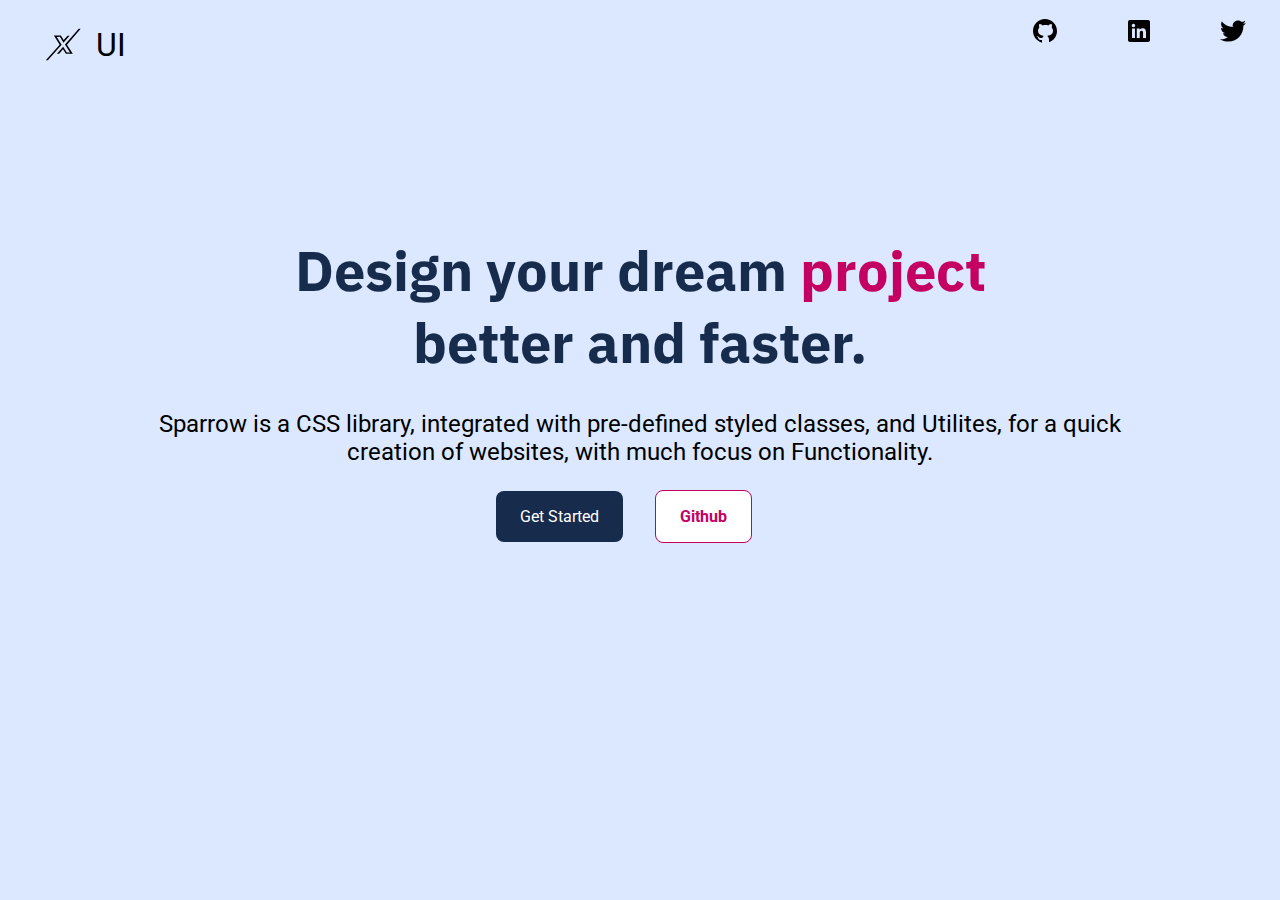
==== index.html @ b2ed4592 "Style: completed landing page of site" ====
<!DOCTYPE html>
<html lang="en">
  <head>
    <meta charset="UTF-8" />
    <meta http-equiv="X-UA-Compatible" content="IE=edge" />
    <meta name="viewport" content="width=device-width, initial-scale=1.0" />
    <link rel="stylesheet" href="styles/index.css" />
    <link rel="stylesheet" href="styles/component.css" />
    <title>X UI</title>
  </head>
  <body>
    <header>
      <div class="logo"><img src="images/logo.svg" /> UI</div>
      <ul>
        <li><img src="images/github.svg" /></li>
        <li><img src="images/linkedin.svg" /></li>
        <li><img src="images/twitter.svg" /></li>
      </ul>
    </header>

    <div class="hero">
      <h1>
        Design your dream <span>project</span><br />
        better and faster.
      </h1>
      <h3>
        Sparrow is a CSS library, integrated with pre-defined styled classes,
        and Utilites, for a quick creation of websites, with much focus on
        Functionality.
      </h3>

      <div class="hero-btn">
        <a href="document.html" class="btn btn-primary">Get Started</a>
        <a href="github.com" class="btn btn-secondary">Github</a>
      </div>
    </div>
  </body>
</html>
---- styles/index.css ----
@import url("https://fonts.googleapis.com/css2?family=Roboto:wght@400;700&display=swap");
@import url("https://fonts.googleapis.com/css2?family=IBM+Plex+Sans:wght@700&display=swap");
* {
  padding: 0;
  margin: 0;
  -webkit-box-sizing: border-box;
          box-sizing: border-box;
}

body {
  font-size: 62.5%;
  font-family: "Roboto", sans-serif;
}

li {
  list-style: none;
}

a {
  text-decoration: none;
  color: white;
}

header {
  height: 10vh;
  display: -webkit-box;
  display: -ms-flexbox;
  display: flex;
  -webkit-box-pack: justify;
      -ms-flex-pack: justify;
          justify-content: space-between;
  background-color: #dbe8ff;
}

header .logo {
  display: -webkit-box;
  display: -ms-flexbox;
  display: flex;
  -webkit-box-pack: center;
      -ms-flex-pack: center;
          justify-content: center;
  -webkit-box-align: center;
      -ms-flex-align: center;
          align-items: center;
  padding-left: 2rem;
  font-size: 2rem;
}

header .logo img {
  height: 3rem;
  width: 4rem;
}

header ul {
  display: -webkit-box;
  display: -ms-flexbox;
  display: flex;
}

header ul li {
  padding: 1rem 2rem;
}

.hero {
  height: 90vh;
  -webkit-box-orient: vertical;
  -webkit-box-direction: normal;
      -ms-flex-direction: column;
          flex-direction: column;
  background-color: #dbe8ff;
}

.hero h1 {
  padding: 9rem 0 2rem 0;
  text-align: center;
  font-size: 3.5rem;
  font-family: "IBM Plex Sans", sans-serif;
  color: #172b4d;
}

.hero span {
  color: #c50063;
}

.hero h3 {
  margin: 0 8rem 1.5rem;
  font-size: 1.5rem;
  font-weight: 400;
  text-align: center;
}

.hero .hero-btn {
  display: -webkit-box;
  display: -ms-flexbox;
  display: flex;
  -webkit-box-pack: center;
      -ms-flex-pack: center;
          justify-content: center;
  -webkit-box-align: center;
      -ms-flex-align: center;
          align-items: center;
}

.hero .hero-btn a {
  margin-right: 2rem;
  font-size: 1rem;
}

.hero .hero-btn .btn-secondary {
  border: #c50063 1px solid;
  background-color: white;
  color: #c50063;
  font-weight: 700;
}
/*# sourceMappingURL=index.css.map */
---- styles/component.css ----
.btn {
  padding: 1rem 1.5rem;
  border: none;
  border-radius: 0.5rem;
}

.btn-primary {
  background-color: #172b4d;
  color: white;
}

.btn-primary:hover {
  background-color: #0d192e;
}

.btn-secondary {
  background-color: #6c757d;
  color: white;
}

.btn-secondary:hover {
  background-color: #7a7a7a;
}
/*# sourceMappingURL=component.css.map */
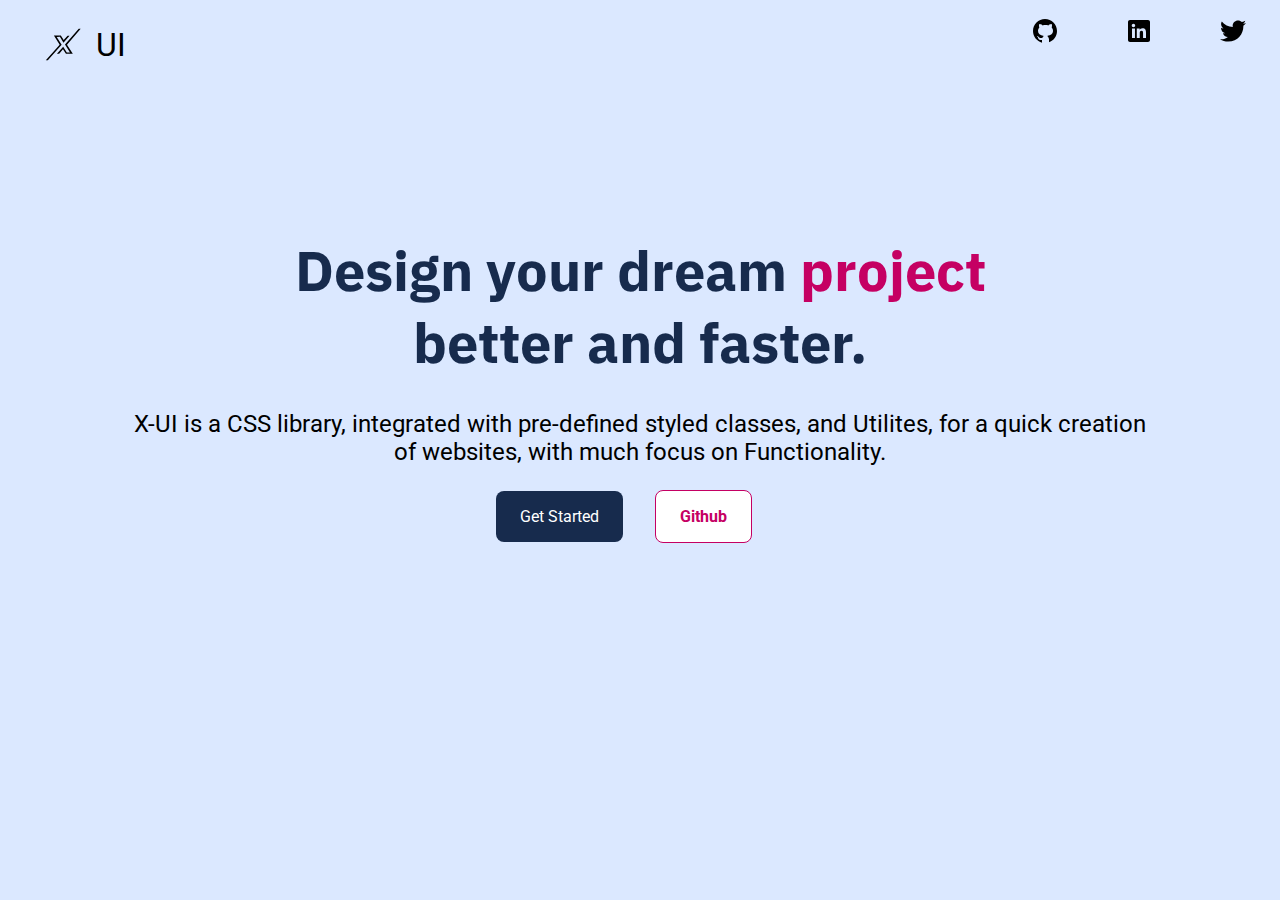
==== commit 90b54fd4: "Style: complete one border button component" ====
--- a/index.html
+++ b/index.html
@@ -24,14 +24,14 @@
         better and faster.
       </h1>
       <h3>
-        Sparrow is a CSS library, integrated with pre-defined styled classes,
-        and Utilites, for a quick creation of websites, with much focus on
+        X-UI is a CSS library, integrated with pre-defined styled classes, and
+        Utilites, for a quick creation of websites, with much focus on
         Functionality.
       </h3>
 
       <div class="hero-btn">
         <a href="document.html" class="btn btn-primary">Get Started</a>
-        <a href="github.com" class="btn btn-secondary">Github</a>
+        <a href="github.com" class="btn btn-border">Github</a>
       </div>
     </div>
   </body>
--- a/styles/index.css
+++ b/styles/index.css
@@ -105,11 +105,4 @@
   margin-right: 2rem;
   font-size: 1rem;
 }
-
-.hero .hero-btn .btn-secondary {
-  border: #c50063 1px solid;
-  background-color: white;
-  color: #c50063;
-  font-weight: 700;
-}
 /*# sourceMappingURL=index.css.map */--- a/styles/component.css
+++ b/styles/component.css
@@ -21,4 +21,16 @@
 .btn-secondary:hover {
   background-color: #7a7a7a;
 }
+
+.btn-border {
+  border: #c50063 1px solid;
+  background-color: white;
+  color: #c50063;
+  font-weight: 700;
+}
+
+.btn-border:hover {
+  background-color: #c50063;
+  color: white;
+}
 /*# sourceMappingURL=component.css.map */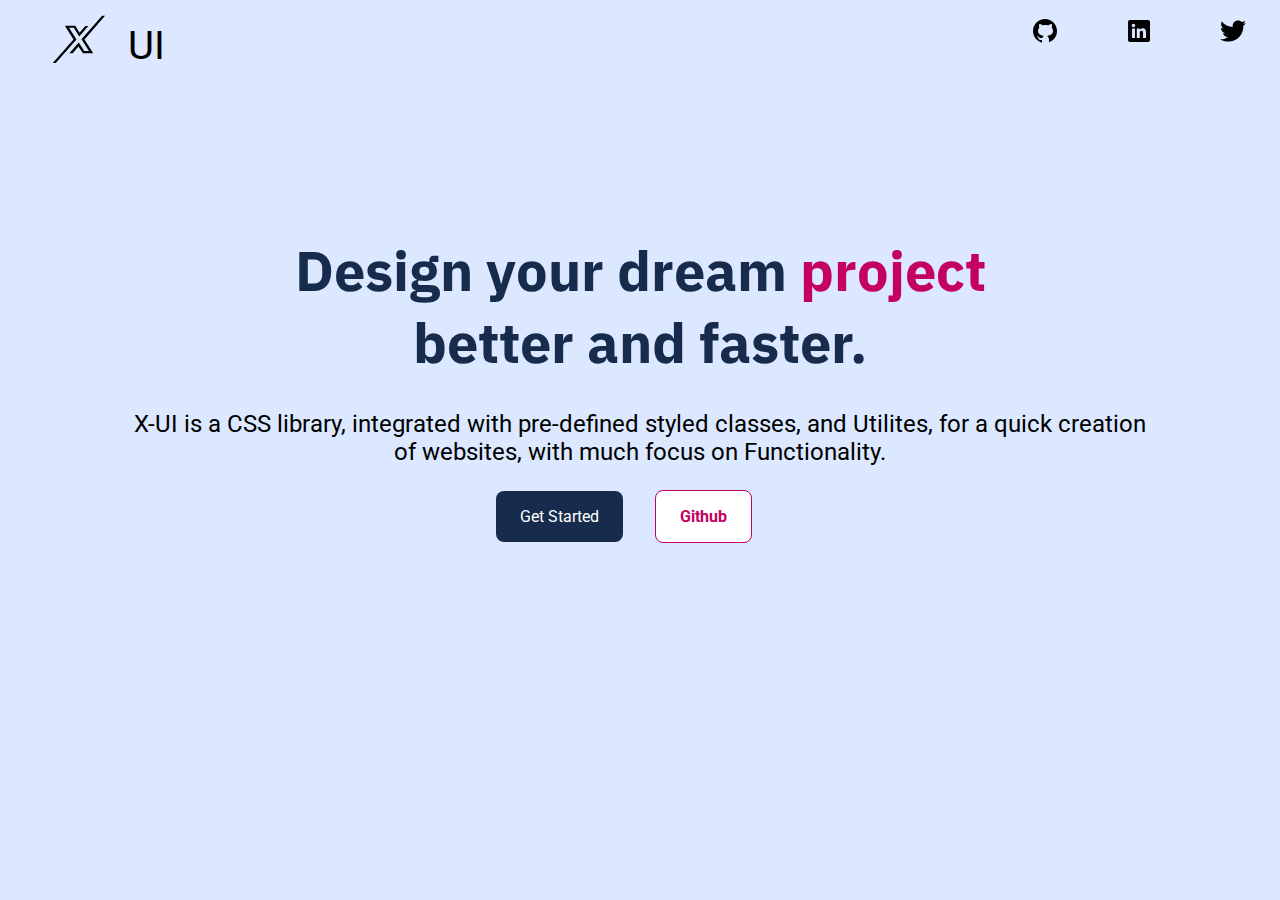
==== commit f5afb982: "refactor: created reusable html header component" ====
--- a/index.html
+++ b/index.html
@@ -9,15 +9,7 @@
     <title>X UI</title>
   </head>
   <body>
-    <header>
-      <div class="logo"><img src="images/logo.svg" /> UI</div>
-      <ul>
-        <li><img src="images/github.svg" /></li>
-        <li><img src="images/linkedin.svg" /></li>
-        <li><img src="images/twitter.svg" /></li>
-      </ul>
-    </header>
-
+    <main-header></main-header>
     <div class="hero">
       <h1>
         Design your dream <span>project</span><br />
@@ -31,8 +23,11 @@
 
       <div class="hero-btn">
         <a href="document.html" class="btn btn-primary">Get Started</a>
-        <a href="github.com" class="btn btn-border">Github</a>
+        <a href="https://github.com/kiranbabu7" class="btn btn-border"
+          >Github</a
+        >
       </div>
     </div>
+    <script src="script/app.js"></script>
   </body>
 </html>
--- a/styles/index.css
+++ b/styles/index.css
@@ -18,7 +18,7 @@
 
 a {
   text-decoration: none;
-  color: white;
+  color: black;
 }
 
 header {
@@ -43,12 +43,13 @@
       -ms-flex-align: center;
           align-items: center;
   padding-left: 2rem;
-  font-size: 2rem;
+  font-size: 2.5rem;
+  color: black;
 }
 
 header .logo img {
-  height: 3rem;
-  width: 4rem;
+  height: 8rem;
+  width: 6rem;
 }
 
 header ul {
